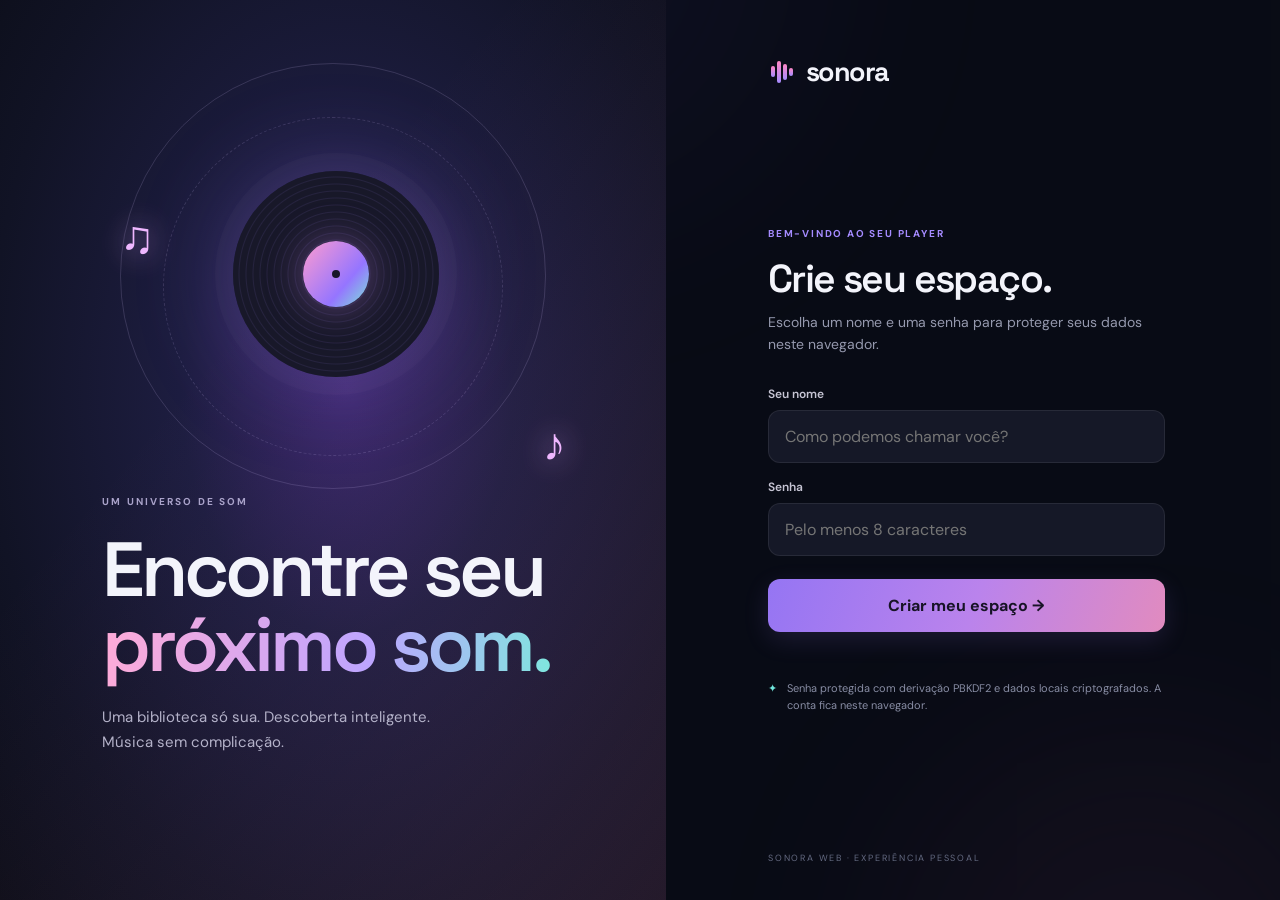
==== index.html @ ff45a0a8 "Add files via upload" ====
<!doctype html>
<html lang="pt-BR">
<head>
  <meta charset="utf-8">
  <meta name="viewport" content="width=device-width, initial-scale=1">
  <meta name="theme-color" content="#0b0d17">
  <meta name="description" content="Sonora — seu espaço para descobrir, organizar e ouvir música.">
  <title>Sonora — música do seu jeito</title>
  <link rel="preconnect" href="https://fonts.googleapis.com">
  <link rel="preconnect" href="https://fonts.gstatic.com" crossorigin>
  <link href="https://fonts.googleapis.com/css2?family=DM+Sans:wght@400;500;600;700&family=Space+Grotesk:wght@400;500;600;700&display=swap" rel="stylesheet">
  <link rel="stylesheet" href="styles.css">
  <link rel="stylesheet" href="reels.css">
  <link rel="manifest" href="manifest.webmanifest">
  <link rel="icon" href="assets/sonora-icon.svg" type="image/svg+xml">
</head>
<body>
  <div class="ambient ambient-one"></div><div class="ambient ambient-two"></div>
  <section id="auth-screen" class="auth-screen">
    <div class="auth-art">
      <div class="auth-orbit orbit-a"></div><div class="auth-orbit orbit-b"></div>
      <div class="auth-disc"><span></span></div>
      <div class="auth-note note-a">♫</div><div class="auth-note note-b">♪</div>
      <div class="auth-art-copy"><span class="eyebrow">UM UNIVERSO DE SOM</span><h1>Encontre seu<br><em>próximo som.</em></h1><p>Uma biblioteca só sua. Descoberta inteligente. Música sem complicação.</p></div>
    </div>
    <div class="auth-panel">
      <div class="brand brand-auth"><div class="brand-mark"><i></i><i></i><i></i><i></i></div><span>sonora</span></div>
      <div class="auth-content">
        <div class="auth-kicker">BEM-VINDO AO SEU PLAYER</div>
        <h2 id="auth-title">Crie seu espaço.</h2>
        <p id="auth-subtitle" class="muted">Escolha um nome e uma senha para proteger seus dados neste navegador.</p>
        <form id="auth-form" autocomplete="off">
          <label for="auth-username">Seu nome</label>
          <input id="auth-username" maxlength="24" placeholder="Como podemos chamar você?" required>
          <label for="auth-password">Senha</label>
          <input id="auth-password" type="password" minlength="8" placeholder="Pelo menos 8 caracteres" required>
          <button class="primary-btn auth-submit" type="submit" id="auth-submit">Criar meu espaço <span>→</span></button>
          <p id="auth-error" class="form-error" aria-live="polite"></p>
        </form>
        <div class="security-note"><span class="shield">✦</span><span>Senha protegida com derivação PBKDF2 e dados locais criptografados. A conta fica neste navegador.</span></div>
      </div>
      <div class="auth-footer">SONORA WEB · EXPERIÊNCIA PESSOAL</div>
    </div>
  </section>

  <div id="app-shell" class="app-shell hidden">
    <aside class="sidebar">
      <div class="brand"><div class="brand-mark"><i></i><i></i><i></i><i></i></div><span>sonora</span><small>WEB PLAYER</small></div>
      <button class="nav-link active" data-view="home"><b class="nav-icon">⌂</b><span>Início</span></button>
      <button class="nav-link" data-view="discover"><b class="nav-icon">⌕</b><span>Descobrir</span><span class="nav-dot"></span></button>
      <button class="nav-link" data-view="library"><b class="nav-icon">▤</b><span>Minha biblioteca</span></button>
      <div class="sidebar-label">SUA MÚSICA</div>
      <button class="nav-link" data-view="favorites"><b class="nav-icon">♡</b><span>Favoritas</span></button>
      <button class="nav-link" data-view="playlists"><b class="nav-icon">☷</b><span>Playlists</span></button>
      <div class="sidebar-label">CRIAR</div>
      <button class="nav-link" data-view="reels"><b class="nav-icon">▣</b><span>Reels · Rascunhos</span><span class="nav-dot"></span></button>
      <div class="sidebar-playlists"><div class="sidebar-label">PLAYLISTS</div><div id="sidebar-playlists-list"></div><button id="new-playlist-side" class="create-playlist">＋ Nova playlist</button></div>
      <div class="sidebar-bottom">
        <div class="mini-profile"><div class="avatar" id="user-avatar">S</div><div><strong id="sidebar-username">Usuário</strong><small>Conta local</small></div><button id="logout-btn" title="Sair">↗</button></div>
        <div class="local-encryption"><span>●</span> Cofre local ativo</div>
      </div>
    </aside>

    <main class="main-area">
      <header class="topbar">
        <div class="breadcrumbs"><span>SONORA</span><b>/</b><strong id="breadcrumb-current">Início</strong></div>
        <div class="top-actions"><button class="icon-btn" id="tutorial-restart" title="Abrir tutorial">✧</button><button class="user-chip" id="profile-button"><span class="avatar tiny" id="top-avatar">S</span><span id="top-username">Usuário</span><span class="chevron">⌄</span></button></div>
      </header>

      <aside class="offline-banner" aria-label="Edição local do Sonora">
        <div class="offline-banner-icon" aria-hidden="true">⌁</div>
        <div class="offline-banner-copy">
          <strong>Cansou de depender da internet?</strong>
          <span>Baixe a nossa versão local e abra o Sonora diretamente no seu computador.</span>
        </div>
        <a class="offline-banner-button" href="downloads/Sonora_Local_v1.1.0.zip" download>Baixar versão local <span aria-hidden="true">↓</span></a>
      </aside>

      <section class="content-view active" id="view-home">
        <div class="hero-banner">
          <div class="hero-copy"><div class="eyebrow"><span class="pulse-dot"></span> SEU UNIVERSO MUSICAL</div><h1>Deixe a música<br><em>te encontrar.</em></h1><p>Seus sons favoritos, novas descobertas e uma trilha sonora que aprende com você.</p><div class="hero-buttons"><button class="primary-btn" id="hero-discover">Explorar músicas <span>↗</span></button><button class="ghost-btn" id="hero-import">＋ Adicionar arquivos</button></div></div>
          <div class="hero-visual"><div class="hero-ring ring-one"></div><div class="hero-ring ring-two"></div><div class="hero-vinyl"><div class="vinyl-center"></div><div class="vinyl-glint"></div></div><div class="floating-tag tag-top">SOM NOVO <span>✦</span></div><div class="floating-tag tag-bottom">FEITO PRA VOCÊ <span>↗</span></div></div>
        </div>
        <div class="section-heading"><div><span class="eyebrow">SEU GOSTO, SEU RITMO</span><h2>Feito para você <span class="sparkle">✦</span></h2><p class="muted">O algoritmo aprende com suas reproduções e favoritas.</p></div><button class="text-btn" data-view="discover">Ver descobertas <span>→</span></button></div>
        <div id="recommendation-grid" class="music-grid"></div>
        <div class="section-heading compact-heading"><div><span class="eyebrow">CONTINUE DE ONDE PAROU</span><h2>Ouvidas recentemente</h2></div><button class="text-btn" data-view="library">Ver biblioteca <span>→</span></button></div>
        <div id="recent-list" class="track-list"></div>
        <div class="drop-zone" id="home-drop-zone"><div class="drop-icon">⇧</div><div><strong>Solte suas músicas aqui</strong><p>MP3, WAV, OGG, M4A, FLAC e outros formatos compatíveis com seu navegador.</p></div><button class="outline-btn" id="drop-browse">Escolher arquivos</button></div>
      </section>

      <section class="content-view" id="view-discover">
        <div class="page-intro"><span class="eyebrow">EXPLORE NOVOS SONS</span><h1>Descobrir<span class="accent-period">.</span></h1><p>Pesquise no catálogo online e encontre faixas com informações de licença.</p></div>
        <div class="search-panel"><div class="search-icon">⌕</div><input id="online-search" placeholder="Busque por música, artista ou estilo..." autocomplete="off"><button id="online-search-btn" class="primary-btn">Buscar <span>→</span></button></div>
        <div class="source-row"><span>CATÁLOGO</span><button class="source-pill active" data-source="jamendo">Jamendo <small>●</small></button><button class="source-pill" data-source="ccmixter">ccMixter <small>●</small></button><span class="source-note">Somente resultados com dados de origem/licença.</span></div>
        <div id="online-status" class="status-line">Pesquise uma música para começar ou veja as recomendações.</div>
        <div id="online-results" class="music-grid online-grid"></div>
        <div class="api-footnote">A busca Jamendo usa um identificador público de demonstração, limitado a testes de leitura. Você pode configurar seu próprio ID em Preferências. <a href="https://developer.jamendo.com/v3.0/authentication" target="_blank" rel="noopener">Documentação da API ↗</a></div>
      </section>

      <section class="content-view" id="view-library">
        <div class="page-intro page-intro-row"><div><span class="eyebrow">SEUS ARQUIVOS</span><h1>Minha biblioteca<span class="accent-period">.</span></h1><p>Suas músicas importadas ficam salvas neste navegador, protegidas pelo seu cofre.</p></div><button class="primary-btn" id="library-import">＋ Importar músicas</button></div>
        <div class="library-toolbar"><div class="tab-filters"><button class="filter-chip active" data-library-filter="all">Todas</button><button class="filter-chip" data-library-filter="recent">Recentes</button><button class="filter-chip" data-library-filter="favorites">Favoritas</button></div><span id="library-count" class="muted small-text">0 faixas</span></div>
        <div id="library-list" class="track-list"></div>
        <div class="drop-zone library-drop" id="library-drop-zone"><div class="drop-icon">⇧</div><div><strong>Arraste arquivos para importar</strong><p>O Sonora tenta identificar título e artista pelas tags do arquivo.</p></div><button class="outline-btn" id="library-browse">Selecionar arquivos</button></div>
      </section>

      <section class="content-view" id="view-favorites">
        <div class="page-intro"><span class="eyebrow">SELEÇÃO ESPECIAL</span><h1>Suas favoritas<span class="accent-period">.</span></h1><p>Aquelas que merecem replay.</p></div>
        <div id="favorites-list" class="track-list"></div>
      </section>

      <section class="content-view" id="view-playlists">
        <div class="page-intro page-intro-row"><div><span class="eyebrow">ORGANIZE SUA TRILHA</span><h1>Playlists<span class="accent-period">.</span></h1><p>Crie coleções com os sons de cada momento.</p></div><button class="primary-btn" id="new-playlist-main">＋ Criar playlist</button></div>
        <div id="playlist-cards" class="playlist-grid"></div>
        <div id="playlist-detail" class="playlist-detail hidden"><div class="playlist-detail-head"><button id="back-playlists" class="back-btn">← Todas as playlists</button><h2 id="playlist-detail-title"></h2><p id="playlist-detail-subtitle" class="muted"></p></div><div id="playlist-detail-list" class="track-list"></div></div>
      </section>

      <section class="content-view reels-view" id="view-reels">
        <div class="reels-hero">
          <div class="reels-hero-copy">
            <span class="eyebrow"><span class="pulse-dot"></span> SONORA CREATOR LAB</span>
            <h1>Reels em<br><em>construção.</em></h1>
            <p>Uma bancada de ideias para vídeos curtos. Comece com um rascunho, adicione seu vídeo e desenvolva no seu ritmo.</p>
            <div class="reels-hero-actions"><button class="primary-btn" id="reel-create-main">＋ Novo Reel</button><span class="reels-hero-note">100 rascunhos de partida · vídeos de até 1 GB</span></div>
          </div>
          <div class="reels-hero-art" aria-hidden="true"><div class="reel-phone phone-back"><div class="phone-screen screen-pink"></div></div><div class="reel-phone phone-front"><div class="phone-speaker"></div><div class="phone-screen screen-blue"><span>SONORA<br>REELS</span><i>♫</i></div><div class="phone-home"></div></div><div class="reels-spark spark-a">✦</div><div class="reels-spark spark-b">✧</div></div>
        </div>
        <div class="reels-stats">
          <div><strong id="reels-total">100</strong><span>PROJETOS DE PARTIDA</span></div>
          <div><strong id="reels-with-video">0</strong><span>COM VÍDEO ADICIONADO</span></div>
          <div><strong id="reels-in-progress">100</strong><span>AINDA INACABADOS</span></div>
        </div>
        <div class="reels-toolbar">
          <div><span class="eyebrow">SUA OFICINA DE IDEIAS</span><h2>Rascunhos de Reels</h2><p class="muted">São 100 projetos inacabados para desenvolver. Cada rascunho aceita um vídeo de até 1 GB, conforme o espaço disponível no navegador.</p></div>
          <div class="reels-search-wrap"><span>⌕</span><input id="reels-search" type="search" placeholder="Buscar um rascunho..."></div>
        </div>
        <div class="reels-filters">
          <button class="reel-filter active" data-reel-filter="all">Todos</button>
          <button class="reel-filter" data-reel-filter="video">Com vídeo</button>
          <button class="reel-filter" data-reel-filter="idea">Só ideias</button>
          <span id="reels-count" class="muted small-text">100 projetos</span>
        </div>
        <div class="reels-grid" id="reels-grid"></div>
        <div class="reels-load-wrap"><button class="outline-btn" id="reels-load-more">Carregar mais projetos ↓</button></div>
        <div class="reels-footnote"><span>✦</span><div><strong>Pequeno lembrete:</strong> os vídeos escolhidos ficam neste navegador, protegidos pelo cofre local. O Sonora não publica nada automaticamente.</div></div>
      </section>

      <section class="content-view" id="view-settings">
        <div class="page-intro"><span class="eyebrow">CONTROLE SEU ESPAÇO</span><h1>Preferências<span class="accent-period">.</span></h1><p>Personalize sua experiência e suas conexões.</p></div>
        <div class="settings-card"><div><h3>Identificador da API Jamendo</h3><p>O app vem com o ID público de demonstração. Para um uso próprio, gere um ID no portal oficial.</p></div><div class="setting-inline"><input id="jamendo-client-id" placeholder="Seu client_id"><button id="save-api-key" class="outline-btn">Salvar ID</button></div><small>O ID é armazenado apenas neste navegador. Não coloque senhas nem tokens privados aqui.</small></div>
        <div class="settings-card"><div><h3>Seu algoritmo</h3><p id="algorithm-summary">Ainda estamos aprendendo seu gosto musical.</p></div><button id="reset-algorithm" class="outline-btn">Reiniciar aprendizado</button></div>
        <div class="settings-card danger-settings"><div><h3>Dados deste navegador</h3><p>As músicas importadas e suas playlists ficam no cofre local. Sair não apaga seus dados.</p></div><button id="delete-account-data" class="outline-btn danger-btn">Apagar conta e dados</button></div>
      </section>
    </main>

    <footer class="player-bar">
      <div class="now-playing"><div class="now-cover" id="now-cover"><span>♫</span></div><div class="now-meta"><strong id="player-title">Escolha uma música</strong><small id="player-artist">Seu próximo som começa aqui</small></div><button id="player-like" class="like-btn" title="Favoritar">♡</button></div>
      <div class="player-center"><div class="player-controls"><button id="shuffle-btn" class="sub-control" title="Aleatório">⤨</button><button id="prev-btn" class="control-btn" title="Anterior">⏮</button><button id="play-btn" class="play-btn" title="Reproduzir">▶</button><button id="next-btn" class="control-btn" title="Próxima">⏭</button><button id="repeat-btn" class="sub-control" title="Repetir">↻</button></div><div class="timeline"><span id="current-time">0:00</span><input id="seek-bar" type="range" min="0" max="1000" value="0"><span id="total-time">0:00</span></div></div>
      <div class="player-extra"><span class="volume-icon">◖</span><input id="volume-bar" type="range" min="0" max="1" step="0.01" value="0.8"><button class="queue-btn" id="queue-btn" title="Fila">☷</button></div>
      <audio id="audio-element" preload="metadata"></audio>
    </footer>
  </div>

  <input type="file" id="file-picker" accept="audio/*,.mp3,.wav,.ogg,.m4a,.aac,.flac,.opus" multiple hidden>
  <div id="toast-region" class="toast-region" aria-live="polite"></div>

  <div id="tutorial-overlay" class="tutorial-overlay hidden">
    <div class="tutorial-backdrop"></div>
    <div class="tutorial-card" role="dialog" aria-modal="true" aria-labelledby="tutorial-title">
      <div class="tutorial-mascot"><div class="mascot-glow"></div><div class="mascot-face"><span class="mascot-eye eye-left"></span><span class="mascot-eye eye-right"></span><span class="mascot-mouth"></span></div><div class="mascot-star star-one">✦</div><div class="mascot-star star-two">✧</div></div>
      <div class="tutorial-progress"><span id="tutorial-step-label">COMEÇANDO</span><div id="tutorial-dots"></div><button id="tutorial-skip" class="tutorial-skip">Pular</button></div>
      <h2 id="tutorial-title">Oi! Eu sou o Lumi.</h2><p id="tutorial-text">Vou mostrar como o Sonora funciona, passo a passo. Não precisa entender de tecnologia: é só acompanhar!</p>
      <div class="tutorial-tip"><span>✦</span><span id="tutorial-tip-text">Você pode abrir este tutorial novamente tocando no ícone ✧ no topo.</span></div>
      <div class="tutorial-actions"><button id="tutorial-back" class="ghost-btn hidden">Voltar</button><button id="tutorial-next" class="primary-btn">Vamos lá <span>→</span></button></div>
    </div>
  </div>

  <div id="modal-overlay" class="modal-overlay hidden"><div class="modal-card"><button class="modal-close" id="modal-close">×</button><div id="modal-content"></div></div></div>
  <script src="app.js"></script>
  <script>if ('serviceWorker' in navigator && (location.protocol === 'https:' || location.hostname === 'localhost')) { window.addEventListener('load', () => navigator.serviceWorker.register('./service-worker.js').catch(() => {})); }</script>
</body>
</html>
---- styles.css ----
:root{--bg:#0b0d17;--panel:#121522;--panel2:#171b2b;--line:rgba(255,255,255,.08);--text:#f3f4fb;--muted:#9599ae;--purple:#a58bff;--pink:#ff87c5;--cyan:#70e5dc;--green:#87e5b2;--font:'DM Sans',sans-serif;--display:'Space Grotesk',sans-serif}*{box-sizing:border-box}html{scroll-behavior:smooth}body{margin:0;background:var(--bg);color:var(--text);font-family:var(--font);min-height:100vh;overflow-x:hidden}button,input{font:inherit}button{color:inherit;cursor:pointer}.hidden{display:none!important}.muted{color:var(--muted)}.small-text{font-size:12px}.ambient{position:fixed;width:480px;height:480px;border-radius:50%;filter:blur(110px);opacity:.13;pointer-events:none;z-index:-1}.ambient-one{background:#6846da;top:-280px;left:25%}.ambient-two{background:#c54b9c;bottom:-320px;right:-100px}.brand{display:flex;align-items:center;gap:10px;font:700 27px var(--display);letter-spacing:-1.5px;margin-bottom:38px}.brand small{font:600 8px var(--font);letter-spacing:1.8px;color:#7d8099;margin-left:3px;margin-top:14px}.brand-mark{width:28px;height:27px;display:flex;align-items:center;justify-content:center;gap:2px}.brand-mark i{display:block;width:4px;border-radius:5px;background:linear-gradient(180deg,var(--pink),var(--purple));animation:equalize 1s ease-in-out infinite alternate}.brand-mark i:nth-child(1){height:11px;animation-delay:-.4s}.brand-mark i:nth-child(2){height:22px;animation-delay:-.1s}.brand-mark i:nth-child(3){height:16px;animation-delay:-.6s}.brand-mark i:nth-child(4){height:8px;animation-delay:-.2s}@keyframes equalize{from{transform:scaleY(.55)}to{transform:scaleY(1)}}
/* auth */.auth-screen{min-height:100vh;display:grid;grid-template-columns:1.04fr .96fr}.auth-art{position:relative;overflow:hidden;display:flex;align-items:flex-end;padding:8vw;background:radial-gradient(ellipse at 52% 43%,#3b286e 0,#1d1d40 34%,#111325 73%,#0b0d17 100%)}.auth-art:before{content:"";position:absolute;inset:0;background:linear-gradient(130deg,transparent 35%,rgba(255,132,198,.1));pointer-events:none}.auth-art-copy{position:relative;z-index:2;max-width:510px;margin-bottom:3vh}.eyebrow{font-size:10px;font-weight:700;letter-spacing:2.1px;color:#aaa3ca}.auth-art-copy h1{font:600 clamp(48px,6vw,82px)/.98 var(--display);letter-spacing:-4px;margin:22px 0}.auth-art-copy h1 em,.hero-copy h1 em{font-style:normal;background:linear-gradient(95deg,#ffabd7,#bda5ff 60%,#7fe6de);color:transparent;background-clip:text}.auth-art-copy p{max-width:380px;color:#b4b2c9;line-height:1.7;font-size:15px}.auth-orbit{position:absolute;border:1px solid rgba(219,197,255,.16);border-radius:50%;top:7%;left:18%;width:64%;aspect-ratio:1;animation:spin 34s linear infinite}.orbit-b{width:51%;top:13%;left:24.5%;border-style:dashed;animation-direction:reverse;animation-duration:52s}.auth-disc{position:absolute;top:19%;left:35%;width:31%;aspect-ratio:1;border-radius:50%;background:repeating-radial-gradient(circle,#181829 0,#181829 5px,#26233e 6px,#17182a 7px);box-shadow:0 0 100px #9b72ff44,0 0 0 18px rgba(255,255,255,.025);animation:float 7s ease-in-out infinite}.auth-disc:before{content:"";position:absolute;inset:34%;border-radius:50%;background:linear-gradient(130deg,#ff9ccf,#9575ff 65%,#7ce5d7);box-shadow:0 0 38px #d28bff66}.auth-disc span{position:absolute;z-index:2;left:48%;top:48%;width:4%;aspect-ratio:1;border-radius:50%;background:#171629}.auth-note{position:absolute;font-size:46px;color:#efb7ff;text-shadow:0 0 28px #e4a8ff;animation:float 5s ease-in-out infinite}.note-a{top:23%;left:18%}.note-b{top:46%;right:15%;animation-delay:-2s}.auth-panel{display:flex;flex-direction:column;justify-content:space-between;padding:6vh 9vw 4vh 8vw;background:rgba(9,11,20,.55)}.brand-auth{margin:0}.auth-content{max-width:420px;width:100%;margin:30px auto}.auth-kicker{font-size:10px;color:var(--purple);font-weight:700;letter-spacing:1.8px}.auth-content h2{font:600 39px var(--display);letter-spacing:-1.6px;margin:14px 0 8px}.auth-content>p{line-height:1.6;font-size:14px;margin:0 0 30px}.auth-content label{display:block;margin:16px 0 8px;font-size:12px;font-weight:600;color:#c6c5d4}.auth-content input,.setting-inline input{width:100%;background:#151827;border:1px solid var(--line);border-radius:12px;padding:15px 16px;color:white;outline:none;transition:.2s}.auth-content input:focus,.setting-inline input:focus,.search-panel input:focus{border-color:#a58bff88;box-shadow:0 0 0 3px #a58bff16}.primary-btn{border:0;border-radius:12px;background:linear-gradient(110deg,#9575f3,#ba83ec 52%,#e18bbf);padding:13px 18px;font-weight:700;color:#171326;box-shadow:0 8px 26px #9e79ef24;transition:transform .2s,filter .2s;display:inline-flex;align-items:center;justify-content:center;gap:18px}.primary-btn:hover{transform:translateY(-2px);filter:brightness(1.08)}.primary-btn span{font-size:18px}.auth-submit{width:100%;margin-top:23px;padding:16px}.form-error{color:#ff9cba;min-height:17px;font-size:12px}.security-note{display:flex;align-items:flex-start;gap:10px;color:#888da4;font-size:11px;line-height:1.55;margin-top:19px}.shield{color:var(--cyan)}.auth-footer{font-size:9px;letter-spacing:1.8px;color:#656b82}
/* layout */.app-shell{display:flex;min-height:100vh;padding-bottom:94px}.sidebar{width:244px;position:fixed;inset:0 auto 0 0;padding:30px 19px 16px 23px;border-right:1px solid var(--line);background:rgba(12,14,24,.9);backdrop-filter:blur(24px);display:flex;flex-direction:column;z-index:5}.sidebar .brand{margin:0 0 39px 5px;font-size:25px}.nav-link{display:flex;align-items:center;gap:13px;border:0;background:transparent;color:#969bb1;padding:12px 13px;border-radius:10px;text-align:left;margin:2px 0;font-size:13px;transition:.2s}.nav-link:hover{background:#ffffff09;color:white}.nav-link.active{background:linear-gradient(90deg,#9e82ef22,#f18bc411);color:#e9ddff}.nav-link.active .nav-icon{color:#c4a6ff}.nav-icon{width:19px;font-size:19px;font-weight:400;text-align:center;color:#868ba2}.nav-dot{width:5px;height:5px;border-radius:50%;background:var(--cyan);margin-left:auto}.sidebar-label{font-size:9px;letter-spacing:1.8px;color:#686f89;font-weight:700;margin:29px 0 10px 13px}.sidebar-playlists{min-height:80px}.sidebar-playlists .sidebar-label{margin-top:30px}.sidebar-playlist{display:block;width:100%;text-align:left;border:0;background:transparent;color:#9ba0b5;padding:8px 13px;border-radius:8px;font-size:12px;white-space:nowrap;overflow:hidden;text-overflow:ellipsis}.sidebar-playlist:hover{background:#fff1;color:white}.create-playlist{border:0;background:none;color:#a9a2c4;font-size:11px;padding:10px 13px}.sidebar-bottom{margin-top:auto}.mini-profile{display:flex;align-items:center;gap:10px;border-top:1px solid var(--line);padding:17px 0 10px}.avatar{display:grid;place-items:center;width:34px;height:34px;border-radius:11px;background:linear-gradient(135deg,#a688ff,#f08abb);color:#211630;font-weight:700;font-family:var(--display)}.avatar.tiny{width:25px;height:25px;border-radius:8px;font-size:11px}.mini-profile>div:nth-child(2){min-width:0;display:flex;flex-direction:column;gap:3px;flex:1}.mini-profile strong{font-size:11px;white-space:nowrap;overflow:hidden;text-overflow:ellipsis}.mini-profile small{font-size:9px;color:#777e98}.mini-profile button{border:0;background:none;color:#898fa6}.local-encryption{font-size:9px;color:#7c8499;padding:7px 3px}.local-encryption span{color:#6ee3b2;margin-right:6px}.main-area{margin-left:244px;width:calc(100% - 244px);min-width:0}.topbar{height:76px;border-bottom:1px solid var(--line);display:flex;align-items:center;justify-content:space-between;padding:0 4.2%;position:sticky;top:0;background:rgba(11,13,23,.82);backdrop-filter:blur(22px);z-index:4}.breadcrumbs{display:flex;align-items:center;gap:12px;font-size:10px;letter-spacing:1px;color:#737990}.breadcrumbs b{color:#454b61}.breadcrumbs strong{color:#c9c9d7;font-weight:600;letter-spacing:0}.top-actions{display:flex;align-items:center;gap:18px}.icon-btn,.user-chip{border:1px solid var(--line);background:#171a29;border-radius:11px;padding:8px 12px;color:#c8c6dc}.icon-btn{width:36px;height:36px;padding:0;font-size:17px}.user-chip{display:flex;align-items:center;gap:9px;font-size:11px}.chevron{color:#888}.content-view{display:none;padding:36px 4.2% 45px;max-width:1500px;margin:0 auto;animation:viewIn .4s ease}.content-view.active{display:block}@keyframes viewIn{from{opacity:0;transform:translateY(10px)}to{opacity:1;transform:translateY(0)}}
/* home */.hero-banner{min-height:350px;background:linear-gradient(110deg,#211b3c 0%,#211d3e 48%,#252242 100%);border:1px solid #c7a5ff1c;border-radius:23px;position:relative;overflow:hidden;padding:42px 5%;display:flex;align-items:center}.hero-banner:after{content:"";position:absolute;width:60%;height:150%;right:-18%;top:-22%;background:radial-gradient(ellipse,#a47aff30,transparent 65%);transform:rotate(-20deg)}.hero-copy{position:relative;z-index:2;max-width:470px}.hero-copy .eyebrow{display:flex;align-items:center;gap:9px}.pulse-dot{width:6px;height:6px;background:var(--cyan);border-radius:50%;box-shadow:0 0 11px var(--cyan);animation:pulse 1.8s infinite}.hero-copy h1{font:600 clamp(36px,4.3vw,57px)/1.02 var(--display);letter-spacing:-2.8px;margin:18px 0 13px}.hero-copy p{color:#b5b2ca;line-height:1.6;font-size:13px;max-width:385px}.hero-buttons{display:flex;gap:12px;margin-top:24px}.ghost-btn{background:rgba(255,255,255,.06);border:1px solid #ffffff21;color:#e2ddf6;border-radius:12px;padding:12px 16px;font-size:12px;font-weight:600;transition:.2s}.ghost-btn:hover,.outline-btn:hover{background:#ffffff12;transform:translateY(-1px)}.hero-visual{position:absolute;right:8%;top:50%;transform:translateY(-50%);width:330px;height:300px;display:grid;place-items:center}.hero-ring{position:absolute;border:1px solid rgba(216,190,255,.16);border-radius:50%;width:300px;height:300px;animation:spin 45s linear infinite}.ring-two{width:245px;height:245px;border-style:dashed;animation-direction:reverse;animation-duration:34s}.hero-vinyl{position:relative;width:205px;height:205px;border-radius:50%;background:repeating-radial-gradient(circle,#151523 0,#151523 5px,#24213b 6px,#171727 8px);box-shadow:0 18px 50px #0008,0 0 55px #aa84ff44;animation:float 7s ease-in-out infinite}.vinyl-center{position:absolute;inset:34%;border-radius:50%;background:linear-gradient(140deg,#f49ac8,#a18aff 55%,#74e3d7)}.vinyl-center:after{content:"";position:absolute;inset:46%;border-radius:50%;background:#282039}.vinyl-glint{position:absolute;inset:10%;border-radius:50%;border:1px solid #ffffff15;transform:rotate(-30deg)}.floating-tag{position:absolute;border:1px solid #ffffff24;background:#17152a99;backdrop-filter:blur(12px);border-radius:9px;padding:9px 12px;font-size:8px;letter-spacing:1.5px;color:#ded6fb;box-shadow:0 10px 25px #0003;animation:float 5s ease-in-out infinite}.floating-tag span{color:var(--cyan);margin-left:7px}.tag-top{top:18px;right:5px}.tag-bottom{bottom:22px;left:-2px;animation-delay:-2.4s}.section-heading{display:flex;justify-content:space-between;align-items:flex-end;margin:41px 0 19px}.section-heading h2{font:600 24px var(--display);letter-spacing:-.8px;margin:8px 0 5px}.section-heading p{font-size:11px;margin:0}.sparkle{font-size:17px;color:var(--pink)}.text-btn{border:0;background:none;color:#b7a5fa;font-size:11px;font-weight:700;padding:10px 0}.text-btn span{font-size:16px;margin-left:7px}.compact-heading{margin-top:43px}.music-grid{display:grid;grid-template-columns:repeat(4,minmax(0,1fr));gap:16px}.music-card{min-width:0;background:#141725;border:1px solid var(--line);border-radius:15px;padding:12px;transition:transform .25s,border-color .25s,background .25s;animation:cardIn .45s both}.music-card:hover{transform:translateY(-5px);border-color:#b39aff55;background:#191d30}.cover-art{position:relative;aspect-ratio:1;border-radius:11px;overflow:hidden;display:grid;place-items:center;background:linear-gradient(135deg,var(--cover-a,#514280),var(--cover-b,#bc78a4))}.cover-art:before,.now-cover:before{content:"";position:absolute;inset:0;background:radial-gradient(circle at 25% 20%,#ffffff44,transparent 35%),linear-gradient(140deg,transparent 35%,#0004)}.cover-art .cover-symbol{font-size:46px;color:#fff9;position:relative;z-index:1;text-shadow:0 5px 20px #0005}.cover-art .cover-orbit{position:absolute;width:75%;aspect-ratio:1;border:1px solid #ffffff35;border-radius:50%;transform:rotate(30deg)}.cover-art .cover-orbit:before{content:"";position:absolute;width:10px;height:10px;border-radius:50%;background:#ffffff9c;top:10%;left:17%;box-shadow:0 0 20px white}.cover-play{position:absolute;right:10px;bottom:10px;width:37px;height:37px;border-radius:50%;border:0;background:#f6eaff;color:#241a39;box-shadow:0 5px 16px #0004;opacity:0;transform:translateY(7px);transition:.2s}.music-card:hover .cover-play{opacity:1;transform:translateY(0)}.card-info{padding:12px 2px 1px}.card-info strong{display:block;font-size:12px;white-space:nowrap;overflow:hidden;text-overflow:ellipsis}.card-info small{display:block;color:#969bb0;font-size:10px;margin-top:6px;white-space:nowrap;overflow:hidden;text-overflow:ellipsis}.card-meta{display:flex;justify-content:space-between;align-items:center;margin-top:11px}.license-tag{color:#8cddbb;font-size:8px;font-weight:700;letter-spacing:.7px;text-transform:uppercase}.card-like{border:0;background:none;color:#858ba3;font-size:17px}.card-like.liked{color:#ff86c3}.track-list{display:flex;flex-direction:column;gap:4px}.track-row{display:grid;grid-template-columns:34px minmax(120px,1fr) minmax(80px,.7fr) 56px 30px 30px;align-items:center;gap:14px;padding:8px 12px;border-radius:11px;transition:.2s}.track-row:hover{background:#ffffff08}.track-index{color:#747a92;font-size:11px;text-align:center}.track-mini-cover{width:34px;height:34px;border-radius:8px;display:grid;place-items:center;background:linear-gradient(135deg,var(--cover-a,#53417f),var(--cover-b,#b66f9c));font-size:15px}.track-title{display:flex;flex-direction:column;gap:4px;min-width:0}.track-title strong{font-size:11px;white-space:nowrap;overflow:hidden;text-overflow:ellipsis}.track-title small,.track-album{font-size:10px;color:#9298ad;white-space:nowrap;overflow:hidden;text-overflow:ellipsis}.track-duration{font-size:10px;color:#858ba0;text-align:right}.row-action{background:none;border:0;color:#858ba0;font-size:16px}.row-action:hover{color:white}.drop-zone{display:flex;align-items:center;gap:17px;border:1px dashed #a18cff55;border-radius:14px;background:linear-gradient(110deg,#a18cff0b,#f08db40a);padding:17px 19px;margin-top:34px}.drop-zone.drag-over{background:#a18cff24;border-color:var(--purple);transform:scale(1.01)}.drop-icon{width:42px;height:42px;border-radius:13px;background:#a58bff1b;display:grid;place-items:center;font-size:22px;color:#b9a3ff}.drop-zone strong{font-size:12px}.drop-zone p{font-size:10px;color:#9399ae;margin:5px 0 0}.drop-zone>div:nth-child(2){flex:1}.outline-btn{border:1px solid #ffffff25;background:#ffffff07;color:#d9d5e9;border-radius:10px;padding:10px 14px;font-size:10px;font-weight:700;transition:.2s}
/* discovery/library */.page-intro{margin:11px 0 28px}.page-intro h1{font:600 clamp(36px,4vw,50px) var(--display);letter-spacing:-2px;margin:10px 0 8px}.accent-period{color:var(--pink)}.page-intro p{font-size:12px;color:var(--muted);margin:0}.page-intro-row{display:flex;justify-content:space-between;align-items:flex-end}.search-panel{display:flex;align-items:center;gap:13px;padding:8px 9px 8px 17px;background:#171a29;border:1px solid #ffffff14;border-radius:14px;max-width:840px}.search-icon{font-size:25px;color:#a99be0}.search-panel input{background:transparent;border:0;outline:none;color:white;flex:1;min-width:0;padding:9px 2px;font-size:12px}.search-panel input:focus{box-shadow:none}.search-panel .primary-btn{padding:11px 17px;font-size:11px}.source-row{display:flex;align-items:center;gap:9px;margin:22px 0 19px}.source-row>span:first-child{font-size:9px;letter-spacing:1.5px;color:#777e95;font-weight:700;margin-right:7px}.source-pill{border:1px solid var(--line);background:#171a29;color:#9ea2b5;border-radius:20px;padding:7px 12px;font-size:10px}.source-pill.active{border-color:#b69cff66;background:#a58bff18;color:#d8caff}.source-pill small{font-size:8px;color:#72d9b3;margin-left:5px}.source-note{font-size:9px;color:#747b91;margin-left:8px}.status-line{font-size:11px;color:#959bb0;margin:13px 0 17px;min-height:18px}.api-footnote{font-size:10px;line-height:1.6;color:#777e93;margin:27px 0}.api-footnote a{color:#b9a7ff;text-decoration:none}.library-toolbar{display:flex;align-items:center;justify-content:space-between;border-bottom:1px solid var(--line);padding-bottom:14px;margin-bottom:14px}.tab-filters{display:flex;gap:6px}.filter-chip{border:0;background:none;color:#878da3;padding:8px 11px;border-radius:8px;font-size:10px}.filter-chip.active{background:#a58bff1b;color:#d3c0ff}.library-drop{margin-top:38px}.playlist-grid{display:grid;grid-template-columns:repeat(3,minmax(0,1fr));gap:15px}.playlist-card{border:1px solid var(--line);border-radius:15px;padding:15px;background:linear-gradient(135deg,#1a1930,#151726);cursor:pointer;transition:.2s}.playlist-card:hover{transform:translateY(-4px);border-color:#a58bff66}.playlist-art{height:116px;border-radius:11px;display:grid;place-items:center;font-size:38px;background:linear-gradient(135deg,#6f58a5,#d27da9);margin-bottom:13px;position:relative;overflow:hidden}.playlist-art:after{content:"";position:absolute;width:140px;height:140px;border:1px solid #ffffff4a;border-radius:50%;right:-24px;top:-50px;box-shadow:0 0 0 17px #ffffff0c,0 0 0 35px #ffffff0c}.playlist-card strong{font-size:12px}.playlist-card p{font-size:10px;color:#9096ac;margin:5px 0 0}.playlist-detail{margin-top:25px}.playlist-detail-head{margin-bottom:18px}.playlist-detail-head h2{font:600 26px var(--display);margin:17px 0 5px}.playlist-detail-head p{font-size:11px}.back-btn{border:0;background:none;color:#b6a5fc;font-size:10px;padding:4px 0}.settings-card{border:1px solid var(--line);border-radius:15px;background:#151827;padding:21px;margin:15px 0;display:flex;align-items:center;justify-content:space-between;gap:25px}.settings-card h3{font-size:13px;margin:0 0 7px}.settings-card p,.settings-card small{font-size:10px;line-height:1.6;color:#9197ac;margin:0}.settings-card small{display:block;margin-top:8px}.setting-inline{display:flex;gap:8px;min-width:280px}.setting-inline input{padding:10px 12px;font-size:10px}.danger-btn{border-color:#ef8caa55;color:#ffa4bd}.danger-settings{border-color:#ef8caa20}
/* player */.player-bar{height:94px;position:fixed;bottom:0;left:244px;right:0;background:rgba(17,19,31,.94);border-top:1px solid #ffffff17;backdrop-filter:blur(24px);display:grid;grid-template-columns:1fr 1.2fr 1fr;align-items:center;padding:0 3.5%;z-index:8}.now-playing{display:flex;align-items:center;gap:11px;min-width:0}.now-cover{width:48px;height:48px;border-radius:10px;background:linear-gradient(135deg,#574b8c,#be7ba7);display:grid;place-items:center;font-size:22px;position:relative;overflow:hidden}.now-meta{display:flex;flex-direction:column;gap:5px;min-width:0}.now-meta strong{font-size:11px;white-space:nowrap;overflow:hidden;text-overflow:ellipsis}.now-meta small{font-size:9px;color:#9298ad;white-space:nowrap;overflow:hidden;text-overflow:ellipsis}.like-btn{border:0;background:none;color:#9298ad;font-size:18px;margin-left:3px}.like-btn.liked{color:#ff8dc6}.player-center{max-width:520px;width:100%;justify-self:center}.player-controls{display:flex;align-items:center;justify-content:center;gap:21px}.control-btn,.sub-control{background:none;border:0;color:#a5a8ba;font-size:15px;padding:3px}.control-btn:hover,.sub-control:hover{color:white}.sub-control{font-size:18px;color:#8d92a8}.sub-control.active{color:var(--purple)}.play-btn{border:0;width:34px;height:34px;border-radius:50%;background:#eee7ff;color:#29203f;font-size:13px;display:grid;place-items:center;padding-left:3px;box-shadow:0 0 20px #a58bff2b}.timeline{display:flex;align-items:center;gap:10px;margin-top:8px}.timeline span{font-size:8px;color:#777f96;min-width:26px}.timeline input,.player-extra input{height:3px;accent-color:#bca5ff;flex:1;cursor:pointer}.player-extra{display:flex;align-items:center;justify-content:flex-end;gap:12px}.volume-icon{font-size:15px;color:#9197a9}.player-extra input{max-width:95px}.queue-btn{background:none;border:0;color:#9298ac;font-size:18px}
/* tutorial/modal */.tutorial-overlay,.modal-overlay{position:fixed;inset:0;z-index:50;display:grid;place-items:center}.tutorial-backdrop{position:absolute;inset:0;background:#060710dc;backdrop-filter:blur(11px);animation:fadeIn .3s}.tutorial-card{position:relative;width:min(440px,calc(100vw - 32px));background:linear-gradient(145deg,#1a1c31,#111421);border:1px solid #c6a7ff33;border-radius:25px;padding:27px 30px 25px;box-shadow:0 30px 100px #0009;animation:modalIn .55s cubic-bezier(.2,.8,.2,1);overflow:hidden}.tutorial-card:before{content:"";position:absolute;width:260px;height:260px;border-radius:50%;background:#a47cff1c;filter:blur(55px);top:-130px;right:-90px;pointer-events:none}.tutorial-mascot{height:112px;display:grid;place-items:center;position:relative;margin-bottom:6px}.mascot-glow{position:absolute;width:104px;height:104px;border-radius:50%;background:#a48bff22;filter:blur(12px);animation:glow 2.5s infinite alternate}.mascot-face{position:relative;width:78px;height:78px;border-radius:27px 27px 33px 33px;background:linear-gradient(145deg,#bb9cff,#7e80e9 58%,#71d9d2);box-shadow:inset 5px 5px 12px #ffffff4a,inset -6px -8px 15px #5147a755,0 12px 35px #8874ef55;transform:rotate(-5deg);animation:mascotFloat 3.2s ease-in-out infinite}.mascot-face:before,.mascot-face:after{content:"";position:absolute;width:19px;height:22px;background:inherit;top:-8px;border-radius:8px 8px 2px 2px;z-index:-1}.mascot-face:before{left:7px;transform:rotate(-25deg)}.mascot-face:after{right:7px;transform:rotate(25deg)}.mascot-eye{position:absolute;width:7px;height:10px;border-radius:50%;background:#292447;top:28px;animation:blink 4s infinite}.eye-left{left:23px}.eye-right{right:23px}.mascot-mouth{position:absolute;width:13px;height:6px;border-bottom:2px solid #30294b;border-radius:50%;top:46px;left:33px}.mascot-star{position:absolute;color:#ffe0a5;font-size:18px;animation:twinkle 2s infinite}.star-one{top:12px;right:calc(50% - 75px)}.star-two{bottom:13px;left:calc(50% - 82px);animation-delay:-1s}.tutorial-progress{display:flex;align-items:center;gap:12px;margin:6px 0 15px}.tutorial-progress>span{font-size:8px;letter-spacing:1.5px;font-weight:700;color:#aaa0d0}.tutorial-progress>div{display:flex;gap:5px;flex:1}.tutorial-progress i{height:3px;width:18px;background:#ffffff20;border-radius:5px}.tutorial-progress i.active{width:28px;background:linear-gradient(90deg,#a58bff,#f18cc2)}.tutorial-skip{border:0;background:none;color:#858ba2;font-size:9px}.tutorial-card h2{font:600 25px var(--display);letter-spacing:-.7px;margin:0 0 9px}.tutorial-card>p{font-size:12px;color:#a6abc0;line-height:1.7;margin:0 0 16px;min-height:60px}.tutorial-tip{display:flex;gap:9px;padding:11px 12px;border-radius:10px;background:#a58bff12;color:#b9b0d5;font-size:9px;line-height:1.6}.tutorial-tip span:first-child{color:#c0a7ff;font-size:13px}.tutorial-actions{display:flex;justify-content:flex-end;align-items:center;gap:10px;margin-top:20px}.tutorial-actions .primary-btn{padding:11px 17px;font-size:10px}.tutorial-actions .ghost-btn{padding:10px 13px;font-size:10px}.modal-overlay{background:#050610c9;backdrop-filter:blur(9px)}.modal-card{position:relative;width:min(430px,calc(100vw - 30px));border:1px solid #ffffff22;border-radius:18px;padding:26px;background:#171a29;box-shadow:0 24px 80px #0009;animation:modalIn .3s ease}.modal-close{position:absolute;top:12px;right:15px;border:0;background:none;color:#a4a8ba;font-size:23px}.modal-card h2{font:600 23px var(--display);margin:0 0 8px}.modal-card p{font-size:11px;line-height:1.6;color:#999fb3}.modal-card label{display:block;font-size:10px;margin:15px 0 7px;color:#c7c5d5}.modal-card input{width:100%;background:#101321;border:1px solid var(--line);border-radius:9px;padding:12px;color:white;outline:0}.modal-actions{display:flex;justify-content:flex-end;gap:8px;margin-top:20px}.toast-region{position:fixed;right:22px;bottom:112px;z-index:80;display:flex;flex-direction:column;gap:8px}.toast{background:#22263a;border:1px solid #ffffff20;border-radius:11px;padding:12px 16px;box-shadow:0 12px 35px #0006;font-size:11px;max-width:300px;animation:toastIn .3s ease}.toast.success{border-color:#79dfb25c}.toast.error{border-color:#ff88ae6b}
@keyframes spin{to{transform:rotate(360deg)}}@keyframes float{0%,100%{translate:0 0}50%{translate:0 -13px}}@keyframes pulse{0%,100%{opacity:1;box-shadow:0 0 10px var(--cyan)}50%{opacity:.45;box-shadow:0 0 2px var(--cyan)}}@keyframes fadeIn{from{opacity:0}to{opacity:1}}@keyframes modalIn{from{opacity:0;transform:translateY(18px) scale(.97)}to{opacity:1;transform:translateY(0) scale(1)}}@keyframes mascotFloat{0%,100%{transform:rotate(-5deg) translateY(0)}50%{transform:rotate(4deg) translateY(-7px)}}@keyframes blink{0%,43%,47%,100%{transform:scaleY(1)}45%{transform:scaleY(.12)}}@keyframes glow{from{transform:scale(.88);opacity:.6}to{transform:scale(1.15);opacity:1}}@keyframes twinkle{0%,100%{transform:scale(.7) rotate(0);opacity:.5}50%{transform:scale(1.2) rotate(25deg);opacity:1}}@keyframes toastIn{from{opacity:0;transform:translateX(10px)}to{opacity:1;transform:translateX(0)}}@keyframes cardIn{from{opacity:0;transform:translateY(12px)}to{opacity:1;transform:translateY(0)}}
@media(max-width:1150px){.music-grid{grid-template-columns:repeat(3,minmax(0,1fr))}.hero-visual{right:3%;opacity:.75}.hero-copy{max-width:400px}.player-bar{grid-template-columns:1fr 1.2fr .7fr;padding:0 2%}.player-controls{gap:14px}}
@media(max-width:850px){.auth-screen{grid-template-columns:1fr}.auth-art{display:none}.auth-panel{min-height:100vh;padding:35px 8vw}.sidebar{width:75px;padding:23px 10px}.sidebar .brand{margin:0 auto 38px}.sidebar .brand>span,.sidebar .brand small,.nav-link span:not(.nav-icon),.sidebar-label,.sidebar-playlists,.mini-profile>div:nth-child(2),.mini-profile button,.local-encryption{display:none}.nav-link{justify-content:center;padding:13px 8px}.nav-icon{font-size:21px}.sidebar-bottom{display:flex;justify-content:center}.mini-profile{border:0;padding:0}.main-area{margin-left:75px;width:calc(100% - 75px)}.player-bar{left:75px}.hero-visual{right:-50px;opacity:.42}.hero-copy{max-width:450px}.content-view{padding-left:4%;padding-right:4%}.music-grid{grid-template-columns:repeat(2,minmax(0,1fr))}.source-note{display:none}}
@media(max-width:580px){.topbar{height:61px;padding:0 17px}.content-view{padding:23px 16px 35px}.hero-banner{padding:28px 23px;min-height:345px}.hero-copy{max-width:100%}.hero-copy h1{font-size:42px}.hero-copy p{max-width:250px}.hero-visual{width:220px;height:220px;right:-88px;top:58%;opacity:.25}.hero-ring{width:205px;height:205px}.ring-two{width:166px;height:166px}.hero-vinyl{width:145px;height:145px}.hero-buttons{flex-wrap:wrap}.hero-buttons .primary-btn,.hero-buttons .ghost-btn{font-size:10px;padding:11px}.section-heading{margin:32px 0 15px}.section-heading h2{font-size:20px}.section-heading .text-btn{font-size:9px}.music-grid{gap:10px}.music-card{padding:8px;border-radius:12px}.cover-art{border-radius:8px}.cover-art .cover-symbol{font-size:35px}.card-info{padding-top:9px}.card-info strong{font-size:10px}.card-info small{font-size:9px}.track-row{grid-template-columns:26px minmax(90px,1fr) 40px 26px;gap:8px;padding:7px 3px}.track-album,.track-row .row-action:nth-last-child(2){display:none}.track-title strong{font-size:10px}.track-title small{font-size:9px}.track-duration{font-size:9px}.drop-zone{flex-wrap:wrap;padding:14px}.drop-zone p{line-height:1.5}.drop-zone .outline-btn{margin-left:59px}.page-intro-row{align-items:flex-start;gap:12px}.page-intro-row .primary-btn{font-size:9px;padding:10px;white-space:nowrap}.page-intro h1{font-size:34px}.search-panel{gap:6px;padding-left:10px}.search-panel input{font-size:10px}.search-panel .primary-btn{font-size:9px;padding:10px}.source-row{gap:6px;flex-wrap:wrap}.source-row>span:first-child{width:100%;margin-bottom:4px}.playlist-grid{grid-template-columns:repeat(2,minmax(0,1fr));gap:10px}.playlist-art{height:85px}.settings-card{align-items:flex-start;flex-direction:column;gap:14px}.setting-inline{width:100%;min-width:0}.player-bar{height:85px;left:75px;padding:0 10px;grid-template-columns:1fr auto}.now-cover{width:39px;height:39px}.now-meta strong{font-size:9px;max-width:125px}.now-meta small{font-size:8px;max-width:125px}.player-center{grid-column:2;grid-row:1;width:auto}.player-controls{gap:9px}.control-btn{font-size:12px}.play-btn{width:30px;height:30px}.sub-control{display:none}.timeline{display:none}.player-extra{display:none}.player-like{display:none}.top-actions{gap:8px}.user-chip{padding:6px 8px}.user-chip>span:nth-child(2){display:none}.breadcrumbs{font-size:8px}.tutorial-card{padding:22px}.tutorial-card h2{font-size:22px}.toast-region{right:10px;bottom:98px}.auth-content h2{font-size:33px}}
.card-actions{display:flex;gap:8px;margin-top:10px}.card-actions button{border:0;background:#ffffff09;color:#a8a0c4;border-radius:7px;padding:6px 8px;font-size:8px;transition:.2s}.card-actions button:hover{background:#a58bff22;color:#e2d7ff}.empty-state{grid-column:1/-1;padding:26px 20px;border:1px dashed #ffffff20;border-radius:13px;color:#8f95aa;font-size:11px;line-height:1.7;text-align:center}.loading-line{grid-column:1/-1;padding:30px;color:#b9a8ec;font-size:11px}.loading-line span{display:inline-block;width:8px;height:8px;border-radius:50%;background:#b9a8ec;margin-right:9px;box-shadow:0 0 15px #b9a8ec;animation:pulse 1.2s infinite}
.playlist-choice{display:block;width:100%;text-align:left;margin-top:8px;border:1px solid var(--line);border-radius:9px;padding:11px 12px;background:#ffffff08;color:#ddd8f0;font-size:11px}.playlist-choice:hover{background:#a58bff20;border-color:#a58bff55}
.track-row{grid-template-columns:28px 34px minmax(120px,1fr) minmax(80px,.7fr) 48px 28px 28px 28px 28px}.track-row .row-action{width:26px;height:28px;display:grid;place-items:center;padding:0}
@media(max-width:580px){.track-row{grid-template-columns:24px 29px minmax(65px,1fr) 35px 23px 23px}.track-album,.playlist-action,.download-action{display:none!important}.track-row .row-action{width:22px;font-size:13px}.track-duration{font-size:8px}}
.cover-art>img{position:absolute;inset:0;width:100%;height:100%;object-fit:cover;opacity:.9}.cover-art .cover-symbol{z-index:2;text-shadow:0 3px 16px #0009}.track-mini-cover img{width:100%;height:100%;object-fit:cover;border-radius:8px}


/* Banner para baixar a edição local (aparece somente na versão publicada). */
.local-edition-banner{position:relative;isolation:isolate;display:flex;align-items:center;gap:17px;margin:0 0 22px;padding:17px 19px;border:1px solid rgba(177,151,255,.25);border-radius:17px;background:radial-gradient(ellipse at 12% 50%,rgba(146,113,242,.16),transparent 42%),linear-gradient(105deg,rgba(31,34,57,.96),rgba(22,25,42,.96));box-shadow:0 13px 38px rgba(3,4,12,.18);overflow:hidden}
.local-edition-banner:after{content:"";position:absolute;inset:0;z-index:-1;background:linear-gradient(105deg,transparent 40%,rgba(120,224,219,.045));pointer-events:none}
.local-edition-symbol{width:45px;height:45px;flex:0 0 45px;display:grid;place-items:center;border:1px solid rgba(197,174,255,.3);border-radius:13px;background:linear-gradient(145deg,rgba(166,137,255,.23),rgba(100,218,213,.1));color:#d9ccff;font-size:25px;box-shadow:0 5px 22px rgba(156,125,255,.12)}
.local-edition-copy{min-width:0;flex:1;display:flex;flex-direction:column;gap:3px}
.local-edition-kicker{color:#bda9ff;font-size:8px;font-weight:800;letter-spacing:1.8px}
.local-edition-copy strong{font:600 14px var(--display);color:#f1edff;letter-spacing:-.2px}
.local-edition-copy p{margin:0;color:#a3a8bd;font-size:10px;line-height:1.55}
.local-edition-download{display:inline-flex;align-items:center;justify-content:center;gap:12px;flex:0 0 auto;padding:11px 14px;border:1px solid rgba(193,171,255,.36);border-radius:10px;background:linear-gradient(110deg,rgba(150,119,239,.25),rgba(214,128,190,.16));color:#eee8ff;text-decoration:none;font-size:10px;font-weight:700;transition:transform .2s,border-color .2s,background .2s}
.local-edition-download:hover{transform:translateY(-2px);border-color:rgba(193,171,255,.7);background:linear-gradient(110deg,rgba(150,119,239,.38),rgba(214,128,190,.25))}
.local-edition-download span{font-size:16px}
@media(max-width:680px){.local-edition-banner{align-items:flex-start;flex-wrap:wrap;padding:14px}.local-edition-symbol{width:38px;height:38px;flex-basis:38px}.local-edition-copy{flex-basis:calc(100% - 60px)}.local-edition-download{margin-left:55px;padding:9px 12px;font-size:9px}}


/* Banner de convite para a edição local */
.offline-banner{position:relative;display:flex;align-items:center;gap:16px;margin:18px 30px 0;padding:16px 18px;border:1px solid rgba(160,139,255,.24);border-radius:18px;background:linear-gradient(105deg,rgba(117,83,220,.16),rgba(43,170,190,.09));box-shadow:0 12px 36px rgba(0,0,0,.12);overflow:hidden}
.offline-banner:before{content:"";position:absolute;inset:0 auto 0 0;width:3px;background:linear-gradient(180deg,#b49aff,#65d8df)}
.offline-banner-icon{display:grid;place-items:center;flex:0 0 42px;width:42px;height:42px;border-radius:13px;background:rgba(163,137,255,.16);color:#c5b2ff;font-size:27px}
.offline-banner-copy{display:flex;flex:1;min-width:0;flex-direction:column;gap:4px}
.offline-banner-copy strong{font:600 14px 'Space Grotesk',sans-serif;color:var(--text,#f4f1ff)}
.offline-banner-copy span{font-size:12px;line-height:1.5;color:var(--muted,#aaa5bd)}
.offline-banner-button{display:inline-flex;align-items:center;gap:12px;flex-shrink:0;padding:11px 15px;border-radius:12px;background:linear-gradient(110deg,#9475f5,#6b9df5);color:#fff;text-decoration:none;font-size:12px;font-weight:700;box-shadow:0 7px 20px rgba(116,94,220,.22);transition:transform .2s,filter .2s}
.offline-banner-button:hover{transform:translateY(-2px);filter:brightness(1.1)}
@media(max-width:700px){.offline-banner{margin:14px 14px 0;flex-wrap:wrap;gap:12px}.offline-banner-copy{flex-basis:calc(100% - 58px)}.offline-banner-button{margin-left:54px}}
---- reels.css ----
/* Sonora Creator Lab — Reels em desenvolvimento */
.reels-view{padding-bottom:150px}
.reels-hero{position:relative;min-height:345px;display:flex;align-items:center;overflow:hidden;border:1px solid #ffffff16;border-radius:23px;padding:42px 48px;background:radial-gradient(circle at 80% 45%,#67559b55,transparent 35%),linear-gradient(120deg,#24213d,#171a2c 65%,#20223b);box-shadow:0 22px 65px #03040c55}
.reels-hero:after{content:"";position:absolute;inset:0;background:linear-gradient(110deg,transparent 40%,#a889ff0d);pointer-events:none}
.reels-hero-copy{position:relative;z-index:2;max-width:490px}
.reels-hero h1{font:700 clamp(38px,5vw,58px)/.99 var(--display);letter-spacing:-2.8px;margin:17px 0 15px;color:#f0eaff}
.reels-hero h1 em{font-style:normal;background:linear-gradient(90deg,#c6a8ff,#f29acb,#89d9dc);background-clip:text;color:transparent}
.reels-hero p{max-width:395px;color:#a9acc2;font-size:12px;line-height:1.8;margin:0}
.reels-hero-actions{display:flex;align-items:center;gap:16px;margin-top:25px;flex-wrap:wrap}
.reels-hero-note{font-size:9px;color:#8e91aa;letter-spacing:.3px}
.reels-hero-art{position:absolute;right:9%;top:50%;width:300px;height:300px;transform:translateY(-50%);perspective:900px}
.reel-phone{position:absolute;width:134px;height:245px;border:4px solid #a9a4c8;border-radius:25px;padding:8px;background:#111321;box-shadow:0 25px 55px #05050c88}
.phone-back{left:38px;top:33px;transform:rotate(-14deg);opacity:.65}
.phone-front{right:32px;top:23px;transform:rotate(10deg);z-index:2;border-color:#c1b6ef}
.phone-screen{height:100%;border-radius:16px;display:flex;align-items:center;justify-content:center;position:relative;overflow:hidden}
.screen-pink{background:radial-gradient(circle at 30% 35%,#ffc0df,transparent 24%),linear-gradient(155deg,#b05292,#483d75 72%,#212642)}
.screen-blue{background:radial-gradient(circle at 70% 20%,#85e9e1aa,transparent 22%),linear-gradient(145deg,#1c6a84,#5b529d 58%,#d27bad)}
.screen-blue span{font:700 19px var(--display);line-height:1.1;letter-spacing:2px;text-align:center;color:#fff;text-shadow:0 4px 18px #1118}
.screen-blue i{position:absolute;bottom:26px;right:19px;font-size:27px;color:#ffffffbb;font-style:normal}
.phone-speaker{position:absolute;z-index:3;top:5px;left:50%;transform:translateX(-50%);height:5px;width:36px;border-radius:9px;background:#171725}
.phone-home{position:absolute;bottom:4px;left:50%;transform:translateX(-50%);width:28px;height:3px;border-radius:5px;background:#ffffff77}
.reels-spark{position:absolute;color:#f6d8ff;font-size:25px;text-shadow:0 0 22px #f49ada;animation:twinkle 2.3s infinite}
.spark-a{right:0;top:34px}.spark-b{left:13px;bottom:30px;animation-delay:-1s}
.reels-stats{display:grid;grid-template-columns:repeat(3,minmax(0,1fr));gap:12px;margin:17px 0 35px}
.reels-stats>div{padding:17px 20px;border:1px solid var(--line);border-radius:14px;background:#ffffff06;display:flex;flex-direction:column;gap:5px}
.reels-stats strong{font:700 26px var(--display);color:#e6dcff}
.reels-stats span{font-size:8px;letter-spacing:1.4px;color:#858ba4;font-weight:700}
.reels-toolbar{display:flex;align-items:flex-end;justify-content:space-between;gap:20px;margin-bottom:16px}
.reels-toolbar h2{font:600 24px var(--display);letter-spacing:-.7px;margin:7px 0 5px}
.reels-toolbar p{font-size:10px;margin:0}
.reels-search-wrap{display:flex;align-items:center;gap:8px;width:min(300px,42%);padding:0 13px;border:1px solid var(--line);border-radius:11px;background:#ffffff07;color:#969bb3}
.reels-search-wrap>span{font-size:21px}
.reels-search-wrap input{width:100%;min-width:0;border:0;outline:0;background:transparent;padding:12px 0;color:#eeeaf8;font:inherit;font-size:10px}
.reels-filters{display:flex;align-items:center;gap:8px;margin:17px 0 18px}
.reels-filters .small-text{margin-left:auto}
.reel-filter{border:1px solid var(--line);border-radius:20px;padding:8px 13px;background:#ffffff06;color:#9ba0b5;font-size:9px;cursor:pointer;transition:.2s}
.reel-filter:hover,.reel-filter.active{border-color:#b49aff77;background:#a58bff1b;color:#dfd5ff}
.reels-grid{display:grid;grid-template-columns:repeat(4,minmax(0,1fr));gap:16px}
.reel-project-card{min-width:0;overflow:hidden;border:1px solid #ffffff13;border-radius:15px;background:linear-gradient(155deg,#1c2032,#151827);transition:transform .25s,border-color .25s,box-shadow .25s;animation:cardIn .35s ease both}
.reel-project-card:hover{transform:translateY(-4px);border-color:#ad94ef55;box-shadow:0 18px 35px #04050d66}
.reel-poster{position:relative;aspect-ratio:9/13;overflow:hidden;display:flex;flex-direction:column;align-items:center;justify-content:center;padding:18px;background:radial-gradient(circle at 24% 20%,#ffffff3d,transparent 19%),radial-gradient(circle at 75% 75%,#ffffff2c,transparent 24%),linear-gradient(150deg,var(--reel-a),var(--reel-b) 62%,#24243e);isolation:isolate}
.reel-poster:before,.reel-poster:after{content:"";position:absolute;border:1px solid #ffffff36;border-radius:50%;width:150%;aspect-ratio:1;transform:rotate(-25deg);z-index:-1}
.reel-poster:before{top:-36%;left:-62%}.reel-poster:after{bottom:-59%;right:-65%;width:135%}
.reel-poster-label,.reel-poster-bottom{position:absolute;left:13px;right:13px;font-size:7px;letter-spacing:1.5px;font-weight:700;color:#ffffffb8;text-shadow:0 2px 8px #0008}
.reel-poster-label{top:14px}.reel-poster-bottom{bottom:13px;text-align:center}
.reel-poster-art{width:64px;height:64px;border:1px solid #ffffff59;border-radius:22px;display:grid;place-items:center;background:#ffffff20;backdrop-filter:blur(8px);font-size:30px;color:#fff;box-shadow:0 10px 30px #10091d44;transform:rotate(-7deg)}
.reel-poster-title{max-width:90%;margin-top:18px;text-align:center;color:white;font:600 13px/1.25 var(--display);text-shadow:0 3px 12px #160d2b99;display:-webkit-box;-webkit-line-clamp:3;-webkit-box-orient:vertical;overflow:hidden}
.reel-play-overlay{position:absolute;right:13px;bottom:38px;width:27px;height:27px;border-radius:50%;display:grid;place-items:center;background:#ffffff30;color:white;font-size:11px;opacity:0;transform:scale(.8);transition:.2s}
.reel-project-card:hover .reel-play-overlay{opacity:1;transform:scale(1)}
.reel-card-info{padding:12px 12px 13px}
.reel-card-meta{display:flex;justify-content:space-between;align-items:center;gap:7px;color:#9196ad;font-size:8px}
.reel-status{color:#c4b2f0;white-space:nowrap;overflow:hidden;text-overflow:ellipsis;max-width:75%}
.reel-progress{height:3px;margin:9px 0 10px;background:#ffffff12;border-radius:5px;overflow:hidden}
.reel-progress i{display:block;height:100%;border-radius:5px;background:linear-gradient(90deg,#a58bff,#f08fc3)}
.reel-card-info p{height:33px;overflow:hidden;margin:0;color:#8e94aa;font-size:8px;line-height:1.5}
.reel-card-actions{display:flex;gap:7px;margin-top:11px}
.reel-card-actions button{border:1px solid #ffffff18;border-radius:7px;padding:8px 9px;background:#ffffff08;color:#ccc5e8;font-size:8px;cursor:pointer;transition:.2s}
.reel-card-actions button:hover{background:#a58bff20;border-color:#b49aff66}
.reel-card-actions .reel-edit-btn{flex:1}
.reel-card-actions .reel-preview-btn{width:33px;font-size:13px}
.reels-load-wrap{display:flex;justify-content:center;margin:25px 0}
.reels-footnote{display:flex;gap:11px;align-items:flex-start;padding:15px 17px;border-radius:12px;background:#a58bff0b;border:1px solid #ad95ff1e;color:#969bb1;font-size:9px;line-height:1.7}
.reels-footnote>span{color:#c2a9ff;font-size:16px}.reels-footnote strong{color:#c9c1df}
.reel-editor h2,.reel-preview-modal h2{padding-right:22px}
.reel-editor label{display:block;margin:14px 0 6px;color:#bdb8d2;font-size:9px;font-weight:700}
.reel-editor input:not([type=range]):not([type=file]),.reel-editor textarea,.reel-editor select{width:100%;border:1px solid var(--line);border-radius:9px;background:#101321;color:#eeebf8;padding:11px;font:inherit;font-size:10px;outline:0}
.reel-editor textarea{resize:vertical;line-height:1.6}
.reel-editor select option{background:#171a29;color:#fff}
.reel-editor input[type=range]{width:100%;accent-color:#ad93f5}
.reel-editor output{float:right;color:#d7c7ff}
.reel-editor input[type=file]{width:100%;padding:11px;border:1px dashed #a58bff55;border-radius:9px;background:#a58bff0a;color:#aaa3c3;font-size:9px}
.reel-file-note{display:block;margin-top:7px;color:#858ba3;font-size:8px;line-height:1.6}
.reel-video-preview{min-height:105px;max-height:260px;display:grid;place-items:center;margin-top:12px;border:1px dashed #ffffff25;border-radius:11px;background:#0d1020;overflow:hidden}
.reel-video-preview video{display:block;max-width:100%;max-height:250px;aspect-ratio:9/16;background:#070912;object-fit:contain}
.reel-video-placeholder{padding:25px;text-align:center;color:#969bb0;font-size:9px}
.reel-editor-actions{display:flex;align-items:center;gap:9px;margin-top:19px}.reel-editor-actions span{flex:1}.reel-editor-actions .outline-btn{border-color:#ff8f9a55;color:#e9a6b4}
.reel-preview-stage{width:min(100%,260px);aspect-ratio:9/16;margin:17px auto;border:5px solid #292a3e;border-radius:20px;overflow:hidden;background:radial-gradient(circle at 20% 20%,#b281ff77,transparent 32%),linear-gradient(150deg,#1c657a,#6c4d96 60%,#b15c91);display:grid;place-items:center}
.reel-preview-stage video{width:100%;height:100%;object-fit:contain;background:#05060a}
.reel-preview-placeholder{display:flex;flex-direction:column;align-items:center;gap:11px;padding:20px;text-align:center;color:white}
.reel-preview-placeholder span{font-size:52px;text-shadow:0 0 25px #fff8}
.reel-preview-placeholder strong{font:600 15px var(--display)}
.reel-preview-placeholder small{font-size:8px;color:#ffffffad}
.reel-preview-modal>p{color:#9ba0b4;font-size:10px;line-height:1.6}
@media(max-width:1180px){.reels-grid{grid-template-columns:repeat(3,minmax(0,1fr))}.reels-hero-art{right:4%;transform:translateY(-50%) scale(.88)}}
@media(max-width:850px){.reels-grid{grid-template-columns:repeat(2,minmax(0,1fr))}.reels-hero{padding:34px 28px}.reels-hero-art{right:-15px;opacity:.55}.reels-hero-copy{max-width:410px}.reels-hero-copy p{max-width:300px}}
@media(max-width:580px){.reels-hero{min-height:370px;padding:27px 22px;align-items:flex-start}.reels-hero-copy{max-width:100%}.reels-hero h1{font-size:43px}.reels-hero p{max-width:250px}.reels-hero-art{right:-100px;top:65%;opacity:.3;transform:translateY(-50%) scale(.77)}.reels-stats{gap:7px;margin-bottom:27px}.reels-stats>div{padding:12px 9px}.reels-stats strong{font-size:21px}.reels-stats span{font-size:6px;line-height:1.4;letter-spacing:.8px}.reels-toolbar{align-items:stretch;flex-direction:column}.reels-toolbar h2{font-size:21px}.reels-search-wrap{width:100%}.reels-filters{flex-wrap:wrap}.reels-grid{gap:9px}.reel-poster{padding:12px}.reel-poster-art{width:51px;height:51px;font-size:24px;border-radius:17px}.reel-poster-title{font-size:11px}.reel-card-info{padding:9px}.reel-card-info p{font-size:7px}.reel-card-actions button{font-size:7px;padding:8px 6px}.reel-editor-actions{flex-wrap:wrap}.reel-editor-actions span{display:none}.reel-editor-actions>*{flex:1}.reel-editor-actions .primary-btn{white-space:nowrap}}
@media(prefers-reduced-motion:reduce){.reels-hero-art *,.reel-project-card{animation:none!important;transition:none!important}}

/* Upload seguro de vídeo em blocos, com feedback visual. */
.reel-upload-progress{display:flex;flex-direction:column;gap:7px;margin:12px 0 4px;padding:11px 12px;border:1px solid #a58bff35;border-radius:10px;background:linear-gradient(120deg,#a58bff0b,#ed8fc30b);}
.reel-upload-track{height:6px;overflow:hidden;border-radius:20px;background:#ffffff16;}
.reel-upload-track i{display:block;width:0;height:100%;border-radius:20px;background:linear-gradient(90deg,#a58bff,#e98fc1);box-shadow:0 0 16px #ae91ff88;transition:width .18s ease;}
.reel-upload-progress span,.reel-preview-size{color:#a9a4bf;font-size:8px;line-height:1.5;}
.reel-preview-size{display:block;padding:7px 10px;text-align:center;overflow-wrap:anywhere;}
.reel-editor button:disabled{opacity:.6;cursor:wait;filter:saturate(.65);}
@media(prefers-reduced-motion:reduce){.reel-upload-track i{transition:none;}}
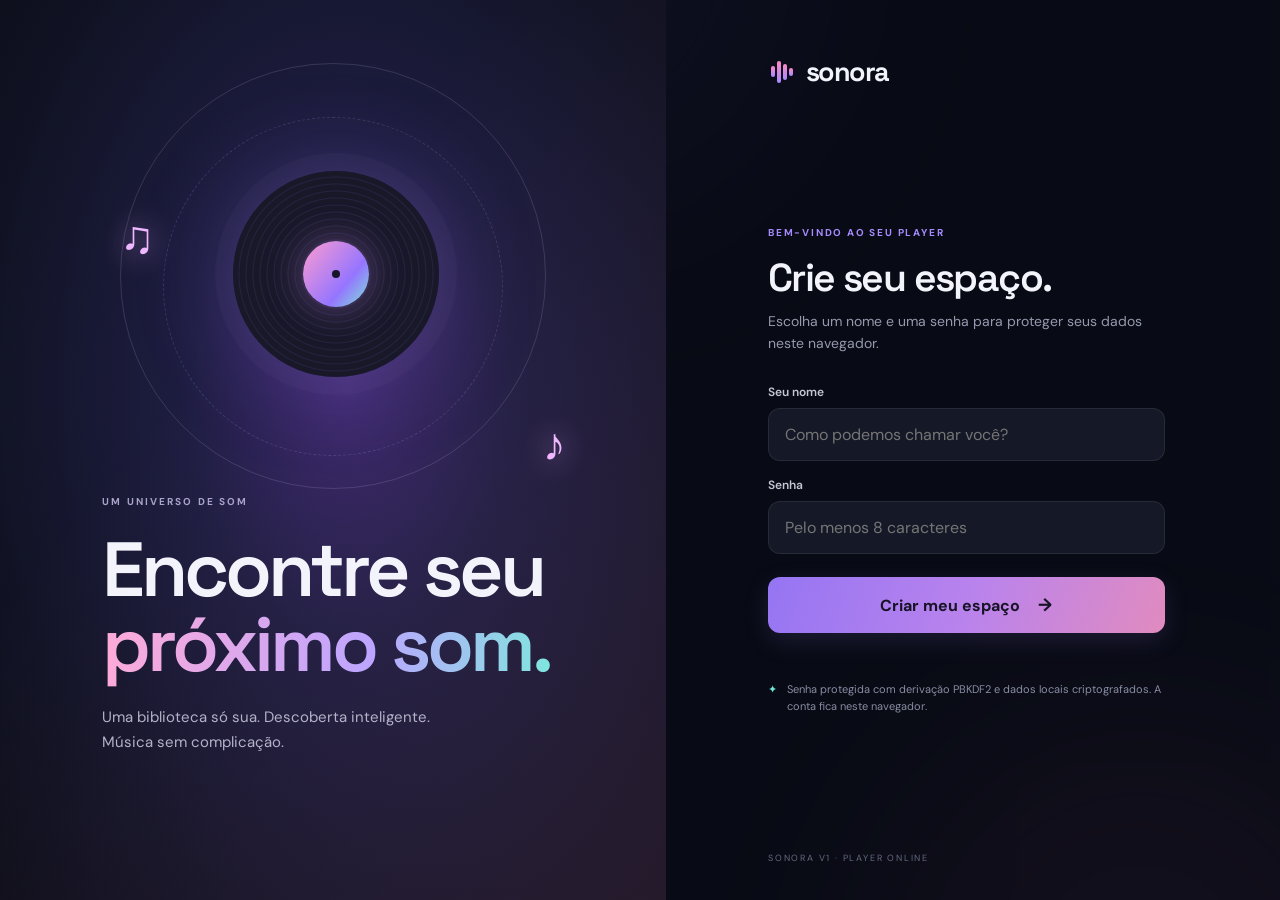
==== commit 00250aac: "Release Sonora v1.0: Audius streaming catalog" ====
--- a/index.html
+++ b/index.html
@@ -4,8 +4,8 @@
   <meta charset="utf-8">
   <meta name="viewport" content="width=device-width, initial-scale=1">
   <meta name="theme-color" content="#0b0d17">
-  <meta name="description" content="Sonora — seu espaço para descobrir, organizar e ouvir música.">
-  <title>Sonora — música do seu jeito</title>
+  <meta name="description" content="Sonora v1.0 — descubra e reproduza músicas online pelo catálogo Audius.">
+  <title>Sonora v1.0 — seu universo musical</title>
   <link rel="preconnect" href="https://fonts.googleapis.com">
   <link rel="preconnect" href="https://fonts.gstatic.com" crossorigin>
   <link href="https://fonts.googleapis.com/css2?family=DM+Sans:wght@400;500;600;700&family=Space+Grotesk:wght@400;500;600;700&display=swap" rel="stylesheet">
@@ -39,7 +39,7 @@
         </form>
         <div class="security-note"><span class="shield">✦</span><span>Senha protegida com derivação PBKDF2 e dados locais criptografados. A conta fica neste navegador.</span></div>
       </div>
-      <div class="auth-footer">SONORA WEB · EXPERIÊNCIA PESSOAL</div>
+      <div class="auth-footer">SONORA V1 · PLAYER ONLINE</div>
     </div>
   </section>
 
@@ -67,14 +67,7 @@
         <div class="top-actions"><button class="icon-btn" id="tutorial-restart" title="Abrir tutorial">✧</button><button class="user-chip" id="profile-button"><span class="avatar tiny" id="top-avatar">S</span><span id="top-username">Usuário</span><span class="chevron">⌄</span></button></div>
       </header>
 
-      <aside class="offline-banner" aria-label="Edição local do Sonora">
-        <div class="offline-banner-icon" aria-hidden="true">⌁</div>
-        <div class="offline-banner-copy">
-          <strong>Cansou de depender da internet?</strong>
-          <span>Baixe a nossa versão local e abra o Sonora diretamente no seu computador.</span>
-        </div>
-        <a class="offline-banner-button" href="downloads/Sonora_Local_v1.1.0.zip" download>Baixar versão local <span aria-hidden="true">↓</span></a>
-      </aside>
+
 
       <section class="content-view active" id="view-home">
         <div class="hero-banner">
@@ -89,12 +82,22 @@
       </section>
 
       <section class="content-view" id="view-discover">
-        <div class="page-intro"><span class="eyebrow">EXPLORE NOVOS SONS</span><h1>Descobrir<span class="accent-period">.</span></h1><p>Pesquise no catálogo online e encontre faixas com informações de licença.</p></div>
+        <div class="page-intro"><span class="eyebrow">CATÁLOGO ABERTO · AUDIOUS</span><h1>Descobrir<span class="accent-period">.</span></h1><p>Encontre faixas de artistas independentes e ouça direto no player do Sonora.</p></div>
         <div class="search-panel"><div class="search-icon">⌕</div><input id="online-search" placeholder="Busque por música, artista ou estilo..." autocomplete="off"><button id="online-search-btn" class="primary-btn">Buscar <span>→</span></button></div>
-        <div class="source-row"><span>CATÁLOGO</span><button class="source-pill active" data-source="jamendo">Jamendo <small>●</small></button><button class="source-pill" data-source="ccmixter">ccMixter <small>●</small></button><span class="source-note">Somente resultados com dados de origem/licença.</span></div>
-        <div id="online-status" class="status-line">Pesquise uma música para começar ou veja as recomendações.</div>
+        <div class="catalog-heading"><div><span class="eyebrow">SELEÇÃO DO AUDIOUS</span><h2>Músicas prontas para ouvir</h2><p class="muted">Escolha uma faixa e aperte Play. O áudio é transmitido pelo serviço original.</p></div><button id="catalog-refresh" class="outline-btn">↻ Atualizar catálogo</button></div>
+        <div class="catalog-genres" id="catalog-genres" aria-label="Categorias musicais">
+          <button class="genre-chip active" data-audius-genre="">Tudo</button>
+          <button class="genre-chip" data-audius-genre="Electronic">Eletrônica</button>
+          <button class="genre-chip" data-audius-genre="Hip-Hop/Rap">Hip-Hop</button>
+          <button class="genre-chip" data-audius-genre="Dance">Dance</button>
+          <button class="genre-chip" data-audius-genre="Rock">Rock</button>
+          <button class="genre-chip" data-audius-genre="Ambient">Ambient</button>
+          <button class="genre-chip" data-audius-genre="Pop">Pop</button>
+          <button class="genre-chip" data-audius-genre="Classical">Clássica</button>
+        </div>
+        <div id="online-status" class="status-line">Carregando músicas em alta no catálogo Audius...</div>
         <div id="online-results" class="music-grid online-grid"></div>
-        <div class="api-footnote">A busca Jamendo usa um identificador público de demonstração, limitado a testes de leitura. Você pode configurar seu próprio ID em Preferências. <a href="https://developer.jamendo.com/v3.0/authentication" target="_blank" rel="noopener">Documentação da API ↗</a></div>
+        <div class="api-footnote">As músicas são hospedadas e transmitidas pelo Audius; o Sonora não baixa nem reenvia os áudios. Cada faixa pertence aos respectivos criadores. Para reutilizar uma música fora da plataforma, confira a licença e as permissões na página original do artista. <a href="https://docs.audius.co/api/" target="_blank" rel="noopener noreferrer">Documentação oficial ↗</a></div>
       </section>
 
       <section class="content-view" id="view-library">
@@ -146,10 +149,10 @@
       </section>
 
       <section class="content-view" id="view-settings">
-        <div class="page-intro"><span class="eyebrow">CONTROLE SEU ESPAÇO</span><h1>Preferências<span class="accent-period">.</span></h1><p>Personalize sua experiência e suas conexões.</p></div>
-        <div class="settings-card"><div><h3>Identificador da API Jamendo</h3><p>O app vem com o ID público de demonstração. Para um uso próprio, gere um ID no portal oficial.</p></div><div class="setting-inline"><input id="jamendo-client-id" placeholder="Seu client_id"><button id="save-api-key" class="outline-btn">Salvar ID</button></div><small>O ID é armazenado apenas neste navegador. Não coloque senhas nem tokens privados aqui.</small></div>
+        <div class="page-intro"><span class="eyebrow">CONTROLE SEU ESPAÇO</span><h1>Preferências<span class="accent-period">.</span></h1><p>Personalize sua experiência e seus dados.</p></div>
+        <div class="settings-card"><div><h3>Catálogo de música online</h3><p>O Sonora usa o Audius para pesquisar faixas e reproduzir o áudio diretamente pelo serviço. A maioria das consultas de leitura funciona sem conta de desenvolvedor; podem existir limites de uso.</p></div><a href="https://audius.co/" target="_blank" rel="noopener noreferrer" class="outline-btn">Conhecer Audius ↗</a></div>
         <div class="settings-card"><div><h3>Seu algoritmo</h3><p id="algorithm-summary">Ainda estamos aprendendo seu gosto musical.</p></div><button id="reset-algorithm" class="outline-btn">Reiniciar aprendizado</button></div>
-        <div class="settings-card danger-settings"><div><h3>Dados deste navegador</h3><p>As músicas importadas e suas playlists ficam no cofre local. Sair não apaga seus dados.</p></div><button id="delete-account-data" class="outline-btn danger-btn">Apagar conta e dados</button></div>
+        <div class="settings-card danger-settings"><div><h3>Dados deste navegador</h3><p>As músicas importadas, playlists e preferências ficam neste navegador. Sair não apaga seus dados.</p></div><button id="delete-account-data" class="outline-btn danger-btn">Apagar conta e dados</button></div>
       </section>
     </main>
 
--- a/styles.css
+++ b/styles.css
@@ -40,3 +40,16 @@
 .offline-banner-button{display:inline-flex;align-items:center;gap:12px;flex-shrink:0;padding:11px 15px;border-radius:12px;background:linear-gradient(110deg,#9475f5,#6b9df5);color:#fff;text-decoration:none;font-size:12px;font-weight:700;box-shadow:0 7px 20px rgba(116,94,220,.22);transition:transform .2s,filter .2s}
 .offline-banner-button:hover{transform:translateY(-2px);filter:brightness(1.1)}
 @media(max-width:700px){.offline-banner{margin:14px 14px 0;flex-wrap:wrap;gap:12px}.offline-banner-copy{flex-basis:calc(100% - 58px)}.offline-banner-button{margin-left:54px}}
+
+/* Sonora v1.0 — catálogo Audius */
+.catalog-heading{display:flex;align-items:flex-end;justify-content:space-between;gap:20px;margin:30px 0 16px}
+.catalog-heading h2{font:600 24px var(--display);margin:7px 0 5px;letter-spacing:-.7px}
+.catalog-heading p{margin:0;font-size:13px}
+.catalog-genres{display:flex;flex-wrap:wrap;gap:9px;margin:0 0 18px}
+.genre-chip{border:1px solid var(--line);background:rgba(255,255,255,.035);color:var(--muted);padding:9px 15px;border-radius:999px;font-size:12px;font-weight:700;transition:all .2s ease}
+.genre-chip:hover,.genre-chip.active{background:rgba(165,139,255,.16);border-color:rgba(165,139,255,.55);color:var(--text);transform:translateY(-1px)}
+.card-source-link{display:inline-flex;align-items:center;justify-content:center;text-decoration:none;color:var(--cyan);font-size:11px;font-weight:700;padding:5px 8px;border:1px solid rgba(112,229,220,.18);border-radius:8px}
+.card-source-link:hover{background:rgba(112,229,220,.1)}
+.source-action{display:inline-flex;align-items:center;justify-content:center;text-decoration:none;color:var(--cyan);font-size:13px}
+.api-footnote{max-width:900px;line-height:1.65}
+@media(max-width:650px){.catalog-heading{align-items:flex-start;flex-direction:column}.catalog-heading .outline-btn{width:100%}.catalog-genres{gap:7px}.genre-chip{padding:8px 12px}}
